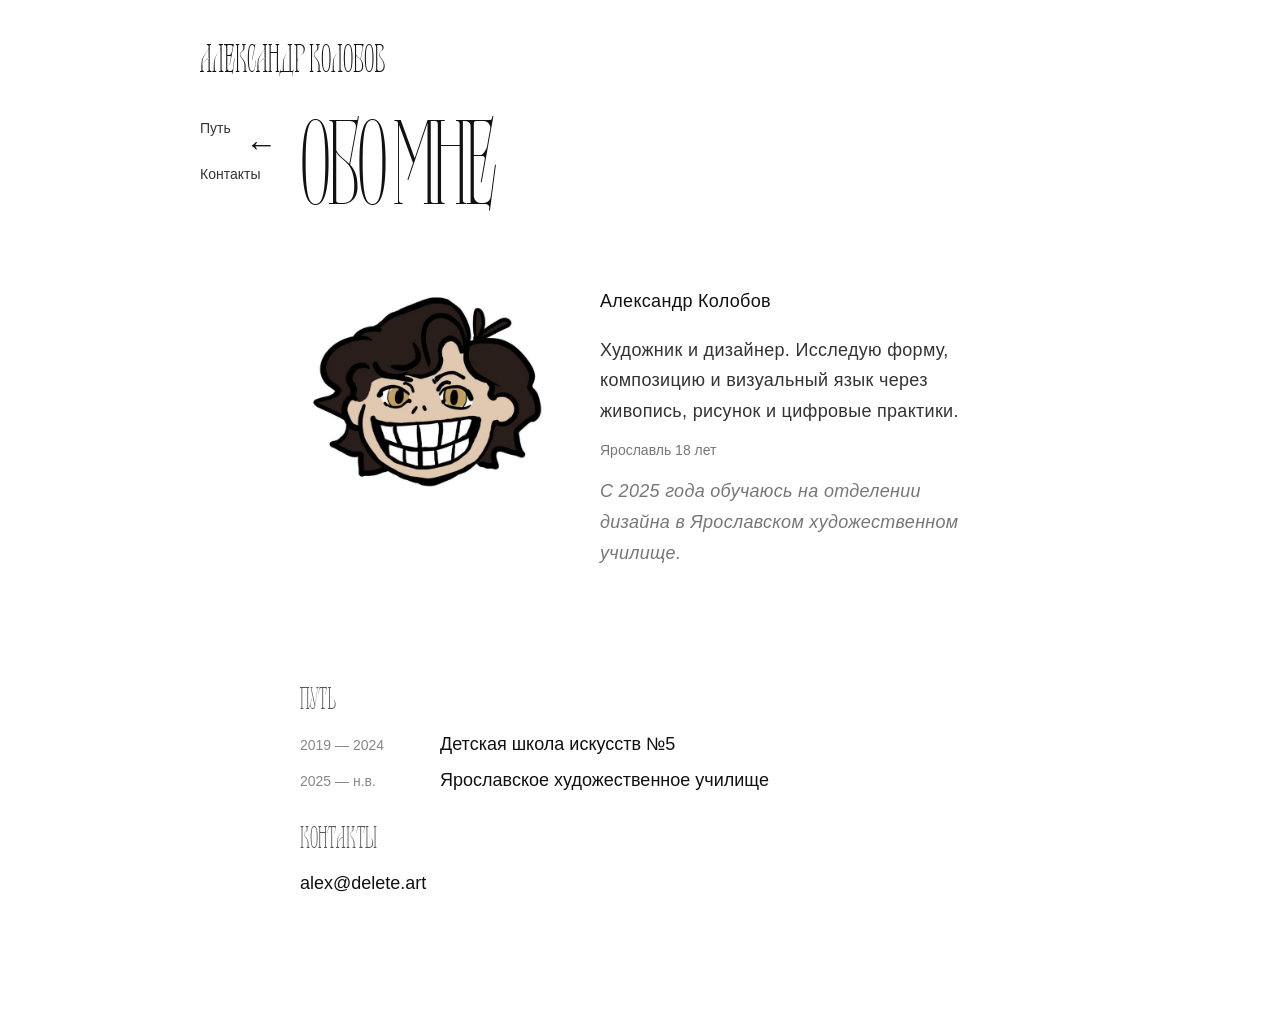
==== about.html @ 47cfd23d "Add files via upload" ====
<!doctype html>
<html lang="ru">
    <head>
        <meta charset="UTF-8" />
        <meta name="viewport" content="width=device-width, initial-scale=1.0" />
        <title>Обо мне — Александр Колобов</title>
        <link rel="stylesheet" href="styles.css" />
        <script src="main.js" defer></script>
    </head>
    <body class="about-page">
        <div class="logo">Александр Колобов</div>

        <div class="side-nav">
            <div class="side-nav-item">
                <a href="#path" class="side-nav-link">Путь</a>
            </div>
            <div class="side-nav-item">
                <a href="#contacts" class="side-nav-link">Контакты</a>
            </div>
        </div>

        <div class="page">
            <div class="page-header">
                <a href="index.html" class="back"></a>
            </div>

            <h1 class="about-title">обо мне</h1>

            <div class="about-intro">
                <div class="profile-photo">
                    <img src="profile.jpg" alt="Александр Колобов" />
                </div>

                <div class="about-text">
                    <p class="about-name">Александр Колобов</p>

                    <p class="about-lead">
                        Художник и дизайнер. Исследую форму, композицию и
                        визуальный язык через живопись, рисунок и цифровые
                        практики.
                    </p>

                    <div class="about-meta">
                        <span>Ярославль</span>
                        <span>18 лет</span>
                    </div>

                    <p class="about-enrollment">
                        С 2025 года обучаюсь на отделении дизайна в Ярославском
                        художественном училище.
                    </p>
                </div>
            </div>

            <div class="about-section" id="path">
                <h3>Путь</h3>
                <div class="timeline">
                    <div class="timeline-item">
                        <span class="timeline-year">2019 — 2024</span>
                        <span class="timeline-text">
                            Детская школа искусств №5
                        </span>
                    </div>
                    <div class="timeline-item">
                        <span class="timeline-year">2025 — н.в.</span>
                        <span class="timeline-text">
                            Ярославское художественное училище
                        </span>
                    </div>
                </div>
            </div>

            <div class="about-section" id="contacts">
                <h3>Контакты</h3>

                <div class="contact">
                    <a href="mailto:alex@delete.art" class="contact-link">
                        alex@delete.art
                    </a>
                </div>
            </div>
        </div>

        <!-- Lightbox -->
        <div class="lightbox" id="lightbox">
            <button class="lightbox-close">&times;</button>
            <button class="lightbox-nav lightbox-prev" id="lightboxPrev">
                ←
            </button>
            <button class="lightbox-nav lightbox-next" id="lightboxNext">
                →
            </button>
            <div class="lightbox-content">
                <img src="" alt="" class="lightbox-img" id="lightbox-img" />
                <div class="lightbox-caption" id="lightbox-caption">
                    <div class="lightbox-info">
                        <span class="lightbox-year" id="lightbox-year"></span>
                        <span class="lightbox-exam" id="lightbox-exam"></span>
                    </div>
                    <span class="lightbox-counter" id="lightbox-counter"></span>
                </div>
            </div>
        </div>
    </body>
</html>
---- styles.css ----
@font-face {
    font-family: "Thaloria";
    src: url("Thaloria_Regular.ttf") format("truetype");
    font-weight: normal;
    font-style: normal;
}

@font-face {
    font-family: "Druzhok";
    src: url("DRUZHOK.otf") format("opentype");
    font-weight: normal;
    font-style: normal;
}

@font-face {
    font-family: "Doppelganger";
    src: url("Doppelganger_RUS.otf") format("opentype");
    font-weight: normal;
    font-style: normal;
}

@font-face {
    font-family: "Nyght Serif";
    src: url("NyghtSerif-Regular.ttf") format("truetype");
    font-weight: normal;
    font-style: normal;
}

@font-face {
    font-family: "Nyght Serif";
    src: url("NyghtSerif-Bold.ttf") format("truetype");
    font-weight: bold;
    font-style: normal;
}

@font-face {
    font-family: "Evolventa";
    src: url("Evolventa-Regular.ttf") format("truetype");
    font-weight: normal;
    font-style: normal;
}

@font-face {
    font-family: "Evolventa";
    src: url("Evolventa-Oblique.ttf") format("truetype");
    font-weight: normal;
    font-style: italic;
}

@import url("https://fonts.googleapis.com/css2?family=Inter:wght@400;500;600&display=swap");

:root {
    --bg: #ffffff;
    --text: #111111;
    --muted: #888888;
}

html {
    scroll-behavior: smooth;
}

html,
html * {
    cursor:
        url('data:image/svg+xml;utf8,<svg xmlns="http://www.w3.org/2000/svg" width="24" height="24" viewBox="0 0 24 24"><path d="M1 1 L23 23 M23 1 L1 23" stroke="black" stroke-width="1.5" fill="none"/></svg>')
            12 12,
        auto !important;
}

body {
    margin: 0;
    font-family: "Helvetica", "Arial", sans-serif;
    background: var(--bg);
    color: var(--text);
}

/* ===== BACKGROUND BANNER ===== */
.bg-banner {
    position: fixed;
    right: 5%;
    top: 50%;
    transform: translateY(-50%);
    width: 55vw;
    height: 80vh;
    z-index: -2;
    overflow: hidden;
}

.bg-banner img {
    width: 100%;
    height: 100%;
    object-fit: contain;
    filter: grayscale(100%) contrast(110%) brightness(0.9);
    opacity: 0.75;
}

/* размытие для фона на странице работ */
.works-page .bg-banner {
    z-index: -3;
    overflow: visible;
}

.works-page .bg-banner img {
    filter: grayscale(100%) contrast(110%) brightness(0.9) blur(5px);
    opacity: 0.6;
    transform: scale(1.05);
}

/* чтобы контент был выше фона */
body {
    background: #fff;
}

body > * {
    position: relative;
    z-index: 1;
}

/* ===== LOGO ===== */
.logo {
    position: fixed;
    top: 40px;
    left: 200px;
    font-family: "Thaloria", sans-serif !important;
    font-size: 40px;
    font-weight: 400;
    opacity: 0.5;
    transition: transform 0.1s ease-out;
}

/* ===== SIDE NAV ===== */
.side-nav {
    position: fixed;
    top: 120px;
    left: 200px;
    display: flex;
    flex-direction: column;
    gap: 30px;
    z-index: 10;
    transition: transform 0.1s ease-out;
}

.side-nav-item {
    display: flex;
    flex-direction: column;
    gap: 8px;
}

.side-nav-label {
    font-family: "Inter", sans-serif;
    font-size: 12px;
    text-transform: uppercase;
    letter-spacing: 1px;
    color: #999;
}

.side-nav-link {
    font-family: "Inter", sans-serif;
    font-size: 14px;
    color: #333;
    text-decoration: none;
    transition: opacity 0.2s;
    cursor: pointer;
}

.side-nav-link:hover {
    opacity: 0.6;
}

/* стиль для ссылки "последняя работа" */
.latest-link {
    font-family: "Inter", sans-serif;
    font-size: 12px;
    text-transform: uppercase;
    letter-spacing: 1px;
    color: var(--muted);
}

/* скрываем side-nav на всех страницах кроме works, about, blog */
body:not(.works-page):not(.about-page):not(.blog-page) .side-nav {
    display: none;
}

/* ===== NAV (HOME PAGE) ===== */
.nav-container {
    font-family: "Thaloria", sans-serif !important;
}

.nav {
    position: fixed;
    left: 200px;
    top: 250px;
    width: 600px;
    height: 132px;
    transition: transform 0.1s ease-out;
}

.nav a {
    display: block;
    font-family: "Thaloria", sans-serif !important;
    font-size: 160px;
    font-weight: 400;
    line-height: 1;
    letter-spacing: -5px;
    color: #221f2e;
    text-transform: none;
    text-decoration: none;
    background-color: transparent;
    border-radius: 0px;
    transition:
        transform 0.3s cubic-bezier(0.42, 0, 0.58, 1),
        opacity 0.3s;
}

.nav a:hover {
    transform: translateX(30px);
    opacity: 0.7;
}

.nav a:not(:last-child) {
    margin-bottom: 20px;
}

/* ===== MOBILE NAV ===== */
.mobile-menu-btn {
    display: none;
    position: absolute;
    top: 40px;
    right: 20px;
    width: 40px;
    height: 40px;
    background: transparent;
    border: none;
    cursor: pointer;
    z-index: 100;
}

.mobile-menu-btn span {
    display: block;
    width: 24px;
    height: 2px;
    background: var(--text);
    margin: 6px 0;
    transition: 0.3s;
}

.mobile-menu-btn.active span:nth-child(1) {
    transform: rotate(45deg) translate(6px, 6px);
}

.mobile-menu-btn.active span:nth-child(2) {
    opacity: 0;
}

.mobile-menu-btn.active span:nth-child(3) {
    transform: rotate(-45deg) translate(6px, -6px);
}

.mobile-nav {
    display: none;
    position: fixed;
    top: 0;
    right: 0;
    width: 100%;
    height: 100vh;
    background: #fff;
    z-index: 99;
    flex-direction: column;
    justify-content: center;
    align-items: center;
    gap: 30px;
}

.mobile-nav.active {
    display: flex;
}

.mobile-nav a {
    font-family: "Inter", sans-serif;
    font-size: 48px;
    font-weight: 400;
    color: var(--text);
    text-decoration: none;
    text-transform: uppercase;
    letter-spacing: 2px;
}

/* ===== BACK LINK ===== */
.back {
    position: absolute;
    left: -55px;
    top: 8px;
    display: inline-block;
    width: 40px;
    height: 40px;
    opacity: 0.5;
    transition: opacity 0.2s;
    text-decoration: none;
    line-height: 1;
}

.back:hover {
    opacity: 1;
}

.back::before {
    content: "←";
    font-size: 32px;
    color: var(--text);
}

/* центрирование стрелки на странице работ */
.works .page-header {
    display: flex;
    align-items: center;
}

.works .page-header .back {
    position: relative;
    left: auto;
    top: auto;
    margin: 0 20px 0 0;
}

/* ===== PAGE LAYOUT ===== */
.page {
    max-width: 680px;
    margin: 120px auto;
}

.works-page .page {
    position: relative;
    margin: 0;
    max-width: none;
}

.works-content {
    background: rgba(255, 255, 255, 0.85);
    backdrop-filter: blur(20px);
    padding: 0 60px;
    min-height: 100vh;
    box-sizing: border-box;
    max-width: 680px;
    margin: 0 auto;
}

.works-content-inner {
    padding: 40px 0;
    width: 100%;
}

.works-content > :first-child {
    margin-top: 0;
}

.works-content > :last-child {
    margin-bottom: 0;
}

.page-header {
    position: relative;
    margin-bottom: 30px;
}

.page h2 {
    font-family: "Thaloria", sans-serif !important;
    font-size: 160px;
    font-weight: 400;
    text-transform: none;
    margin: 0;
}

.page p {
    font-size: 18px;
    line-height: 1.7;
    letter-spacing: 0.3px;
    margin-bottom: 16px;
}

/* ===== WORKS FILTER ===== */
.works-filter {
    display: flex;
    gap: 10px;
    margin-bottom: 40px;
    flex-wrap: wrap;
}

.filter-btn {
    padding: 8px 20px;
    font-size: 14px;
    font-family: inherit;
    background: transparent;
    border: 1px solid var(--text);
    color: var(--text);
    cursor: pointer;
    transition:
        background 0.2s,
        color 0.2s;
}

.filter-btn:hover {
    background: var(--text);
    color: var(--bg);
}

.filter-btn.active {
    background: var(--text);
    color: var(--bg);
}

.works-section.hidden {
    display: none;
}

/* ===== WORKS ACCORDION ===== */
.works-accordion {
    display: flex;
    flex-direction: column;
}

.accordion-item {
    border-bottom: 1px solid #e0e0e0;
    position: relative;
}

.accordion-item:last-child {
    border-bottom: none;
}

.accordion-header {
    width: 100%;
    display: flex;
    justify-content: space-between;
    align-items: center;
    padding: 20px 0;
    background: transparent;
    border: none;
    cursor: pointer;
    font-family: inherit;
    font-size: 16px;
    color: var(--text);
    transition: color 0.2s;
    position: relative;
    z-index: 10;
}

.accordion-header:hover {
    color: var(--muted);
}

.accordion-left {
    display: flex;
    align-items: center;
    gap: 15px;
}

.accordion-title {
    font-family: "Inter", sans-serif;
    font-size: 24px;
    font-weight: 400;
    text-transform: none;
}

.accordion-count {
    color: var(--muted);
    font-size: 14px;
}

.accordion-icon {
    font-size: 14px;
    transition: transform 0.3s;
}

.accordion-item.active .accordion-icon {
    transform: rotate(45deg);
}

.accordion-content {
    max-height: 0;
    overflow: hidden;
    transition: max-height 0.5s ease-in-out;
    padding: 0;
    opacity: 0;
    transform: translateY(10px);
}

.accordion-content .course-intro,
.accordion-content .works-section {
    padding-left: 20px;
    opacity: 0;
    transform: translateY(10px);
    transition:
        opacity 0.3s ease,
        transform 0.3s ease;
}

.accordion-content .gallery {
    margin-top: 20px;
    margin-bottom: 40px;
}

.accordion-content .grid {
    display: grid;
    grid-template-columns: repeat(2, 1fr);
    gap: 15px;
}

.accordion-content .work-item {
    display: block;
}

.accordion-content .work-item img {
    width: 100%;
    height: auto;
    aspect-ratio: 1;
    object-fit: cover;
}

.accordion-item.active .accordion-content {
    max-height: 5000px;
    padding: 0 0 20px;
    opacity: 1;
    transform: translateY(0);
}

.accordion-item.active .accordion-content .course-intro,
.accordion-item.active .accordion-content .works-section {
    opacity: 1;
    transform: translateY(0);
}

.accordion-item.active .accordion-content .fade-in {
    opacity: 1 !important;
    transform: translateY(0) !important;
}

.accordion-item.active .accordion-content .gallery-carousel {
    position: relative;
    overflow: hidden;
}

.accordion-item.active .accordion-content .gallery-track {
    display: flex;
    transition: transform 0.3s ease;
    gap: 15px;
}

.accordion-item.active .accordion-content .gallery-track .work-item {
    min-width: calc(50% - 7.5px);
    position: relative;
    overflow: hidden;
}

.accordion-content .work-item {
    display: block;
}

.accordion-content .work-item img {
    width: 100%;
    height: auto;
    aspect-ratio: 1;
    object-fit: cover;
}

.accordion-item.active .accordion-content {
    max-height: 5000px;
    padding: 0 0 20px;
}

.accordion-item.active .accordion-content .course-intro,
.accordion-item.active .accordion-content .works-section {
    opacity: 1;
    transform: translateY(0);
}

.empty-message {
    padding: 40px 0;
    color: var(--muted);
    text-align: center;
}

.works-section {
    margin-top: 30px;
}

.works-section:first-child {
    margin-top: 0;
}

.works-section h4 {
    font-family: "Thaloria", sans-serif !important;
    font-size: 32px;
    font-weight: 400;
    text-transform: none;
    margin-bottom: 15px;
    opacity: 0.7;
    letter-spacing: 1px;
}

.page h3 {
    font-family: "Thaloria", sans-serif !important;
    font-size: 32px;
    font-weight: 400;
    text-transform: none;
    margin-bottom: 15px;
    opacity: 0.7;
}

.page p {
    font-size: 18px;
    line-height: 1.7;
    letter-spacing: 0.3px;
    margin-bottom: 16px;
}

/* ===== ABOUT PAGE ===== */
.about-title {
    font-family: "Thaloria", sans-serif !important;
    font-size: 120px;
    font-weight: 400;
    line-height: 0.9;
    letter-spacing: -4px;
    margin: 0 0 40px 0;
    transition:
        transform 0.3s ease,
        opacity 0.3s;
}

.about-title:hover {
    transform: translateX(20px);
    opacity: 0.7;
}

.about-intro {
    display: flex;
    align-items: flex-start;
    gap: 40px;
    margin-bottom: 100px;
}

.about-text {
    max-width: 420px;
}

.profile-photo {
    width: 260px;
    height: 260px;
    flex-shrink: 0;
}

.profile-photo img {
    width: 100%;
    height: 100%;
    object-fit: cover;
    border-radius: 50%;
}

.about-name {
    font-size: 32px;
    font-family: "Inter", sans-serif;
    margin-bottom: 10px;
}

.about-lead {
    font-size: 18px;
    line-height: 1.6;
    margin-bottom: 20px;
    color: #333;
}

.about-meta {
    font-size: 14px;
    color: #777;
    margin-bottom: 10px;
}

.about-enrollment {
    font-size: 14px;
    color: #777;
    font-style: italic;
}

.about-section {
    margin-bottom: 30px;
    clear: both;
}

.timeline {
    display: flex;
    flex-direction: column;
    gap: 15px;
}

.timeline-item {
    display: flex;
    gap: 20px;
    align-items: baseline;
}

.timeline-year {
    font-size: 14px;
    color: var(--muted);
    min-width: 120px;
}

.timeline-text {
    font-size: 18px;
}

.contact {
    margin-bottom: 8px;
}

.contact-link {
    display: inline-flex;
    align-items: center;
    gap: 8px;
    font-size: 18px;
    color: var(--text);
    text-decoration: none;
    border-bottom: 1px solid transparent;
    transition: border-color 0.2s;
}

.contact-link:hover {
    border-bottom-color: var(--text);
}

.tg-icon {
    flex-shrink: 0;
}

/* ===== BLOG REDESIGN ===== */

/* Заголовок */
.blog-title {
    font-family: "Thaloria", sans-serif !important;
    font-size: 120px;
    font-weight: 400;
    line-height: 0.9;
    letter-spacing: -4px;
    margin: 0 0 60px 0;
    transition:
        transform 0.3s ease,
        opacity 0.3s;
}

.blog-title:hover {
    transform: translateX(20px);
    opacity: 0.7;
}

.blog .page {
    max-width: 700px;
}

.blog-list {
    margin-top: 60px;
    position: relative;
}

/* линия таймлайна */
.blog-list::before {
    content: "";
    position: absolute;
    left: -60px;
    top: 0;
    bottom: 0;
    width: 1px;
    background: linear-gradient(to bottom, transparent, #ddd, transparent);
}

/* пост */
.post {
    margin-bottom: 100px;
    cursor: pointer;
    transition: all 0.3s ease;
    opacity: 0;
    transform: translateY(20px);
    animation: fadeUp 0.6s ease forwards;
}

/* задержка анимации */
.post:nth-child(1) {
    animation-delay: 0.1s;
}
.post:nth-child(2) {
    animation-delay: 0.2s;
}
.post:nth-child(3) {
    animation-delay: 0.3s;
}

.post:hover {
    transform: translateX(20px);
    opacity: 0.6;
}

.post::before {
    display: none;
}

.post + .post {
    border-top: 1px solid #eee;
    padding-top: 60px;
}

/* дата */
.post-meta {
    font-size: 12px;
    letter-spacing: 2px;
    color: #999;
    margin-bottom: 10px;
}

/* заголовок поста */
.post-title {
    font-family: "Thaloria", sans-serif !important;
    font-size: 42px;
    line-height: 1.2;
    margin-bottom: 10px;
}

/* текст */
.post-content p {
    font-size: 18px;
    color: #444;
    max-width: 500px;
}

/* ===== ОТКРЫТЫЙ ПОСТ ===== */
.post-view {
    background: #fff;
}

.post-view-inner {
    max-width: 640px;
}

.post-view .post-title {
    font-size: 64px;
    line-height: 1.1;
    margin-bottom: 30px;
}

.post-view .post-content p {
    font-size: 20px;
    line-height: 1.8;
}

/* анимация */
@keyframes fadeUp {
    to {
        opacity: 1;
        transform: translateY(0);
    }
}

.post-view {
    position: fixed;
    inset: 0;
    background: #fff;
    z-index: 1000;
    display: none;
    overflow-y: auto;
}

.post-view.active {
    display: block;
}

.post-view.active .back {
    display: none;
}

/* назад */
.post-back {
    position: absolute;
    left: 20px;
    top: 40px;
    display: inline-block;
    width: 40px;
    height: 40px;
    opacity: 0.5;
    transition: opacity 0.2s;
    text-decoration: none;
    line-height: 1;
    cursor: pointer;
    background: none;
    border: none;
}

.post-back:hover {
    opacity: 1;
}

.post-back::before {
    content: "←";
    font-size: 32px;
    color: var(--text);
}

/* ===== GALLERY (WORKS) ===== */
.gallery {
    margin-top: 40px;
    margin-bottom: 60px;
}

.works-section h3 {
    font-size: 20px;
    margin-bottom: 20px;
    opacity: 0.7;
}

/* ===== WORKS HERO ===== */
.works-hero {
    margin-bottom: 80px;
}

.works-subtitle {
    font-family: "Inter", sans-serif;
    font-size: 14px;
    text-transform: uppercase;
    letter-spacing: 2px;
    color: var(--muted);
    margin-bottom: 15px;
}

.works-title {
    font-family: "Thaloria", sans-serif !important;
    font-size: 64px;
    font-weight: 400;
    text-transform: none;
    margin-bottom: 20px;
    line-height: 1.1;
}

.works-desc {
    font-family: "Inter", sans-serif;
    font-size: 16px;
    line-height: 1.6;
    max-width: 500px;
    color: #444;
}

/* ===== FEATURED WORK ===== */
.latest-work {
    margin-bottom: 60px;
    max-width: 500px;
    margin-left: auto;
    margin-right: auto;
}

.latest-label {
    font-family: "Inter", sans-serif;
    font-size: 12px;
    text-transform: uppercase;
    letter-spacing: 1px;
    color: var(--muted);
    margin-bottom: 15px;
}

.latest-work img {
    width: 100%;
    aspect-ratio: 1;
    object-fit: cover;
    border-radius: 8px;
}

.latest-info {
    display: flex;
    gap: 15px;
    margin-top: 10px;
    font-family: "Inter", sans-serif;
    font-size: 14px;
    color: var(--muted);
    justify-content: space-between;
}

.latest-info #latest-work-year {
    font-weight: 500;
    color: var(--text);
}

/* ===== COURSE INTRO ===== */
.course-intro {
    max-width: 500px;
    margin-bottom: 30px;
}

.course-intro p {
    font-family: "Inter", sans-serif;
    font-size: 16px;
    line-height: 1.6;
    color: #777;
}

/* ===== WORKS CAROUSEL ===== */
.works-carousel {
    margin-top: 40px;
}

.carousel-tabs {
    display: flex;
    gap: 10px;
    margin-bottom: 30px;
    border-bottom: 1px solid #e0e0e0;
    padding-bottom: 20px;
}

.carousel-tab {
    font-family: "Inter", sans-serif;
    font-size: 16px;
    font-weight: 400;
    padding: 10px 20px;
    background: transparent;
    border: none;
    color: var(--muted);
    cursor: pointer;
    transition: color 0.2s;
}

.carousel-tab:hover {
    color: var(--text);
}

.carousel-tab.active {
    color: var(--text);
    font-weight: 500;
}

.carousel-content {
    position: relative;
}

.carousel-panel {
    display: none;
    opacity: 0;
    transform: translateX(20px);
    transition:
        opacity 0.3s ease,
        transform 0.3s ease;
}

.carousel-panel.active {
    display: block;
    opacity: 1;
    transform: translateX(0);
}

/* ===== GALLERY NAVIGATION ===== */
.gallery-carousel {
    position: relative;
    overflow: hidden;
    margin-bottom: 20px;
}

.gallery-track {
    display: flex;
    transition: transform 0.3s ease;
    gap: 15px;
}

.gallery-track .work-item {
    min-width: calc(50% - 7.5px);
    position: relative;
    overflow: hidden;
}

.gallery-track .work-item img {
    width: 100%;
    aspect-ratio: 1;
    object-fit: cover;
}

.gallery-dots {
    display: flex;
    justify-content: center;
    gap: 8px;
    margin-top: 15px;
}

.gallery-dot {
    width: 8px;
    height: 8px;
    border-radius: 50%;
    border: none;
    background: #e0e0e0;
    cursor: pointer;
    transition: background 0.2s;
    padding: 0;
}

.gallery-dot:hover {
    background: #bbb;
}

.gallery-dot.active {
    background: var(--text);
}

/* ===== WORKS ACCORDION ===== */
.works-accordion {
    border-left: 1px solid #ddd;
    padding-left: 20px;
}

.grid {
    display: grid;
    grid-template-columns: repeat(2, 1fr);
    gap: 15px;
}

.grid.grid-2 {
    grid-template-columns: repeat(2, 1fr);
}

.work-item:nth-child(3n) {
    grid-column: span 2;
}

.work-item {
    position: relative;
    overflow: hidden;
    display: block;
}

.work-item img {
    width: 100%;
    height: auto;
    aspect-ratio: 1;
    object-fit: cover;
    cursor: pointer;
    display: block;
}

.work-item:hover img {
    transform: none;
}

.work-caption {
    position: absolute;
    bottom: 0;
    left: 0;
    right: 0;
    padding: 15px;
    background: linear-gradient(to top, rgba(0, 0, 0, 0.6), transparent);
    color: white;
    opacity: 0;
    transition: 0.3s;
    display: flex;
    justify-content: space-between;
    align-items: center;
    font-size: 13px;
    pointer-events: none;
}

.work-caption .work-title {
    font-weight: 500;
    flex: 1;
}

.work-caption .work-year {
    white-space: nowrap;
    margin-left: 10px;
}

.work-caption .work-exam {
    display: none;
}

.accordion-content .work-caption .work-exam {
    display: none;
}

.work-item:hover .work-caption {
    opacity: 1;
}

.work-year {
    font-weight: 500;
    color: white;
}

.work-info {
    color: rgba(255, 255, 255, 0.8);
}

/* ===== ANIMATIONS ===== */
.fade-in {
    opacity: 0;
    transform: translateY(10px);
    transition:
        opacity 0.4s ease,
        transform 0.4s ease;
}

.fade-in.visible {
    opacity: 1;
    transform: translateY(0);
}

/* ===== LIGHTBOX ===== */
.lightbox {
    display: none;
    position: fixed;
    top: 0;
    left: 0;
    width: 100%;
    height: 100%;
    background: rgba(255, 255, 255, 0.98);
    z-index: 1000;
    justify-content: center;
    align-items: center;
    flex-direction: column;
}

.lightbox.active {
    display: flex;
}

.lightbox-content {
    position: relative;
    display: flex;
    flex-direction: column;
    align-items: center;
}

.lightbox-img {
    max-width: 90vw;
    max-height: 80vh;
    object-fit: contain;
    border-radius: 8px;
}

.lightbox-close {
    position: absolute;
    top: 20px;
    right: 20px;
    font-size: 40px;
    color: var(--text);
    background: transparent;
    border: none;
    cursor: pointer;
    line-height: 1;
    z-index: 10;
}

.lightbox-nav {
    position: absolute;
    top: 50%;
    transform: translateY(-50%);
    font-size: 40px;
    color: var(--text);
    background: transparent;
    border: none;
    cursor: pointer;
    padding: 20px;
    opacity: 0.5;
    transition: opacity 0.2s;
    z-index: 10;
}

.lightbox-nav:hover {
    opacity: 1;
}

.lightbox-prev {
    left: 20px;
}

.lightbox-next {
    right: 20px;
}

.lightbox-nav.hidden {
    display: none;
}

.lightbox-caption {
    display: flex;
    justify-content: space-between;
    align-items: flex-start;
    gap: 8px;
    width: 100%;
    max-width: 90vw;
    margin-top: 15px;
}

.lightbox-info {
    display: flex;
    flex-direction: column;
    align-items: flex-start;
    gap: 4px;
    text-align: left;
}

.lightbox-year {
    font-size: 16px;
    font-weight: 500;
    color: #111;
    font-family: "Inter", sans-serif;
    line-height: 1.4;
}

.lightbox-semester {
    font-size: 13px;
    color: var(--muted);
    font-family: "Inter", sans-serif;
}

.lightbox-exam {
    display: none;
    background: rgba(0, 0, 0, 0.8);
    color: white;
    padding: 6px 12px;
    font-size: 12px;
    border-radius: 4px;
    font-family: "Inter", sans-serif;
}

.lightbox-exam.visible {
    display: block;
}

.lightbox-counter {
    font-size: 14px;
    color: var(--muted);
    font-family: "Inter", sans-serif;
    white-space: nowrap;
}

/* Exam star on image */
.work-item .exam-star {
    display: none;
    position: absolute;
    top: 10px;
    right: 10px;
    font-size: 20px;
    color: white;
    text-shadow: 0 0 5px rgba(0, 0, 0, 0.5);
    cursor: pointer;
    z-index: 5;
}

.work-item .exam-star:hover::before {
    content: "Экзамен за 1 семестр";
    position: absolute;
    top: 50%;
    right: 100%;
    transform: translateY(-50%);
    margin-right: 10px;
    color: white;
    font-size: 12px;
    white-space: nowrap;
}

.work-item.has-exam .exam-star {
    display: block;
}

/* ===== RESPONSIVE ===== */
@media (max-width: 768px) {
    .nav {
        display: none;
    }

    .mobile-menu-btn {
        display: block;
    }

    .back {
        position: absolute;
        left: 20px;
        top: 40px;
        transform: none;
    }

    .page-header {
        padding-top: 60px;
    }

    .profile-photo {
        float: none;
        margin: 0 auto 20px;
        display: block;
        width: 200px;
        height: 200px;
    }

    .about-intro {
        text-align: center;
    }

    .location {
        justify-content: center;
        display: inline-flex;
    }

    .page h2 {
        font-size: 36px;
    }

    .page {
        margin: 80px auto;
        padding: 0 15px;
    }

    .post-images {
        grid-template-columns: 1fr;
    }

    .accordion-title {
        font-size: 20px;
    }

    .works-section h4 {
        font-size: 18px;
    }

    .works-title {
        font-size: 42px;
    }

    .works-desc {
        font-size: 14px;
    }

    .featured-work img {
        height: 300px;
    }

    .works-accordion {
        border-left: none;
        padding-left: 0;
    }

    .grid {
        grid-template-columns: 1fr;
    }

    .work-item:nth-child(3n) {
        grid-column: auto;
    }
}
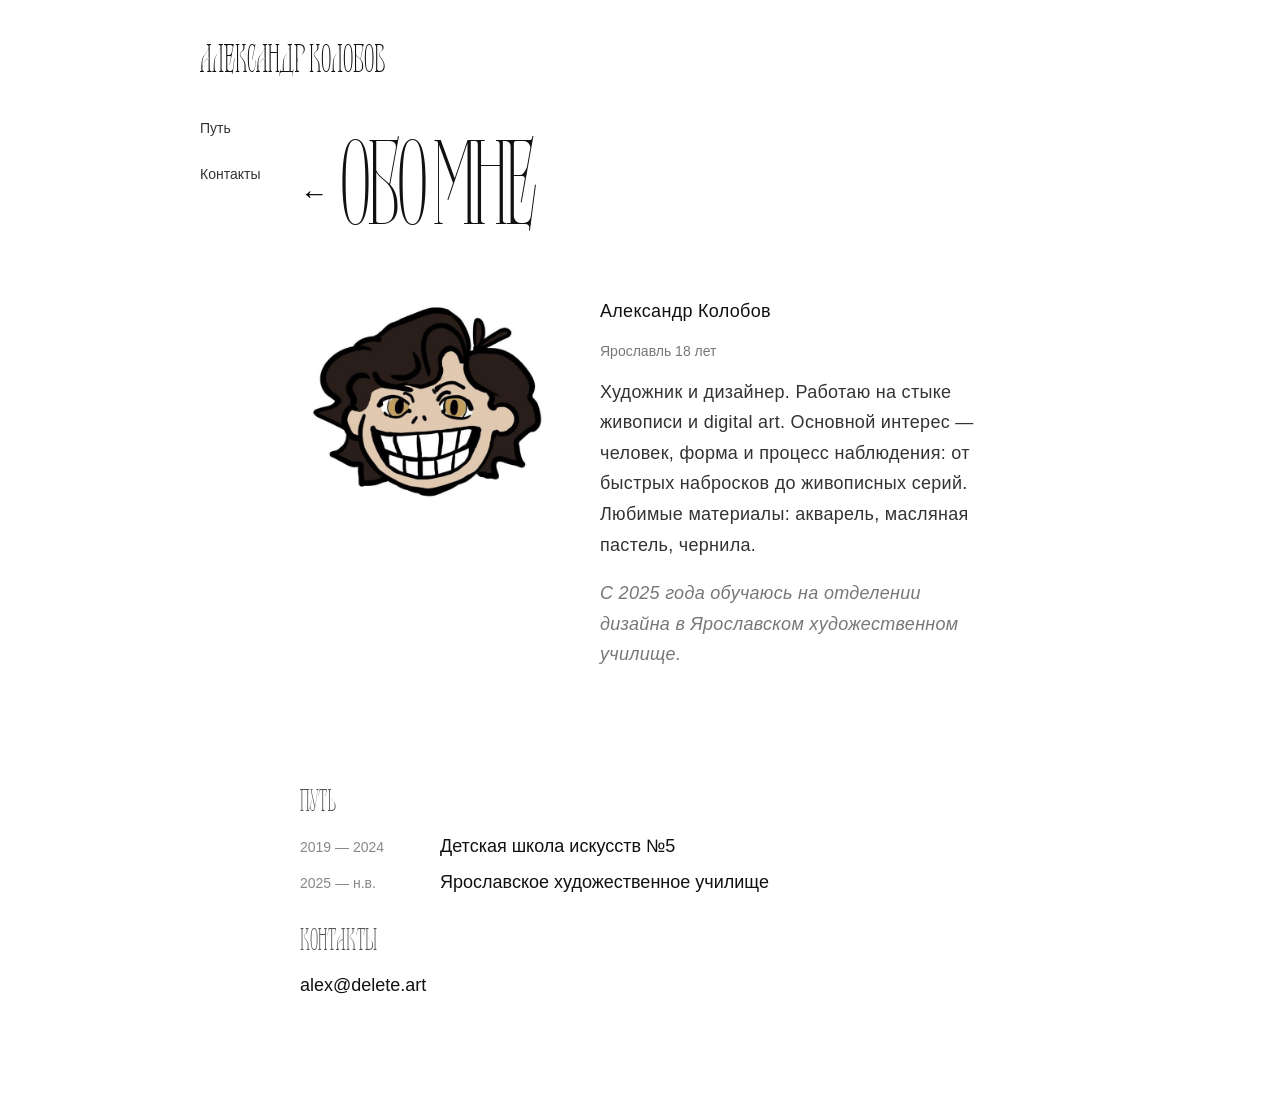
==== commit 1a09d102: "Add files via upload" ====
--- a/about.html
+++ b/about.html
@@ -20,11 +20,10 @@
         </div>
 
         <div class="page">
-            <div class="page-header">
+            <div class="page-title-row">
                 <a href="index.html" class="back"></a>
+                <h1 class="about-title">обо мне</h1>
             </div>
-
-            <h1 class="about-title">обо мне</h1>
 
             <div class="about-intro">
                 <div class="profile-photo">
@@ -34,16 +33,17 @@
                 <div class="about-text">
                     <p class="about-name">Александр Колобов</p>
 
-                    <p class="about-lead">
-                        Художник и дизайнер. Исследую форму, композицию и
-                        визуальный язык через живопись, рисунок и цифровые
-                        практики.
-                    </p>
-
                     <div class="about-meta">
                         <span>Ярославль</span>
                         <span>18 лет</span>
                     </div>
+
+                    <p class="about-lead">
+                        Художник и дизайнер. Работаю на стыке живописи и digital
+                        art. Основной интерес — человек, форма и процесс
+                        наблюдения: от быстрых набросков до живописных серий.
+                        Любимые материалы: акварель, масляная пастель, чернила.
+                    </p>
 
                     <p class="about-enrollment">
                         С 2025 года обучаюсь на отделении дизайна в Ярославском
--- a/styles.css
+++ b/styles.css
@@ -4,50 +4,6 @@
     font-weight: normal;
     font-style: normal;
 }
-
-@font-face {
-    font-family: "Druzhok";
-    src: url("DRUZHOK.otf") format("opentype");
-    font-weight: normal;
-    font-style: normal;
-}
-
-@font-face {
-    font-family: "Doppelganger";
-    src: url("Doppelganger_RUS.otf") format("opentype");
-    font-weight: normal;
-    font-style: normal;
-}
-
-@font-face {
-    font-family: "Nyght Serif";
-    src: url("NyghtSerif-Regular.ttf") format("truetype");
-    font-weight: normal;
-    font-style: normal;
-}
-
-@font-face {
-    font-family: "Nyght Serif";
-    src: url("NyghtSerif-Bold.ttf") format("truetype");
-    font-weight: bold;
-    font-style: normal;
-}
-
-@font-face {
-    font-family: "Evolventa";
-    src: url("Evolventa-Regular.ttf") format("truetype");
-    font-weight: normal;
-    font-style: normal;
-}
-
-@font-face {
-    font-family: "Evolventa";
-    src: url("Evolventa-Oblique.ttf") format("truetype");
-    font-weight: normal;
-    font-style: italic;
-}
-
-@import url("https://fonts.googleapis.com/css2?family=Inter:wght@400;500;600&display=swap");
 
 :root {
     --bg: #ffffff;
@@ -84,6 +40,7 @@
     height: 80vh;
     z-index: -2;
     overflow: hidden;
+    pointer-events: none;
 }
 
 .bg-banner img {
@@ -126,6 +83,7 @@
     font-weight: 400;
     opacity: 0.5;
     transition: transform 0.1s ease-out;
+    z-index: 1000 !important;
 }
 
 /* ===== SIDE NAV ===== */
@@ -136,7 +94,7 @@
     display: flex;
     flex-direction: column;
     gap: 30px;
-    z-index: 10;
+    z-index: 1000 !important;
     transition: transform 0.1s ease-out;
 }
 
@@ -147,7 +105,7 @@
 }
 
 .side-nav-label {
-    font-family: "Inter", sans-serif;
+    font-family: "Helvetica", "Arial", sans-serif;
     font-size: 12px;
     text-transform: uppercase;
     letter-spacing: 1px;
@@ -155,7 +113,7 @@
 }
 
 .side-nav-link {
-    font-family: "Inter", sans-serif;
+    font-family: "Helvetica", "Arial", sans-serif;
     font-size: 14px;
     color: #333;
     text-decoration: none;
@@ -169,7 +127,7 @@
 
 /* стиль для ссылки "последняя работа" */
 .latest-link {
-    font-family: "Inter", sans-serif;
+    font-family: "Helvetica", "Arial", sans-serif;
     font-size: 12px;
     text-transform: uppercase;
     letter-spacing: 1px;
@@ -264,7 +222,7 @@
     width: 100%;
     height: 100vh;
     background: #fff;
-    z-index: 99;
+    z-index: 1000;
     flex-direction: column;
     justify-content: center;
     align-items: center;
@@ -276,7 +234,7 @@
 }
 
 .mobile-nav a {
-    font-family: "Inter", sans-serif;
+    font-family: "Helvetica", "Arial", sans-serif;
     font-size: 48px;
     font-weight: 400;
     color: var(--text);
@@ -286,17 +244,30 @@
 }
 
 /* ===== BACK LINK ===== */
+.page-title-row {
+    display: flex;
+    align-items: center;
+    gap: 12px;
+    margin-bottom: 30px;
+    padding-top: 20px;
+}
+
+.page-title-row .about-title,
+.page-title-row .works-title,
+.page-title-row .blog-title {
+    margin: 0;
+}
+
 .back {
-    position: absolute;
-    left: -55px;
-    top: 8px;
-    display: inline-block;
-    width: 40px;
-    height: 40px;
+    position: static;
+    width: auto;
+    height: auto;
+    display: flex;
+    align-items: center;
+    justify-content: center;
+    text-decoration: none;
     opacity: 0.5;
     transition: opacity 0.2s;
-    text-decoration: none;
-    line-height: 1;
 }
 
 .back:hover {
@@ -305,21 +276,9 @@
 
 .back::before {
     content: "←";
-    font-size: 32px;
-    color: var(--text);
-}
-
-/* центрирование стрелки на странице работ */
-.works .page-header {
-    display: flex;
-    align-items: center;
-}
-
-.works .page-header .back {
-    position: relative;
-    left: auto;
-    top: auto;
-    margin: 0 20px 0 0;
+    font-size: 28px;
+    color: #000;
+    line-height: 1;
 }
 
 /* ===== PAGE LAYOUT ===== */
@@ -355,11 +314,6 @@
 
 .works-content > :last-child {
     margin-bottom: 0;
-}
-
-.page-header {
-    position: relative;
-    margin-bottom: 30px;
 }
 
 .page h2 {
@@ -455,7 +409,7 @@
 }
 
 .accordion-title {
-    font-family: "Inter", sans-serif;
+    font-family: "Helvetica", "Arial", sans-serif;
     font-size: 24px;
     font-weight: 400;
     text-transform: none;
@@ -657,7 +611,7 @@
 
 .about-name {
     font-size: 32px;
-    font-family: "Inter", sans-serif;
+    font-family: "Helvetica", "Arial", sans-serif;
     margin-bottom: 10px;
 }
 
@@ -811,6 +765,17 @@
     letter-spacing: 2px;
     color: #999;
     margin-bottom: 10px;
+    display: flex;
+    align-items: center;
+    gap: 10px;
+}
+
+.post-date {
+    color: #999;
+}
+
+.post-location {
+    color: #777;
 }
 
 /* заголовок поста */
@@ -828,19 +793,81 @@
     max-width: 500px;
 }
 
+/* фотографии в посте */
+.post-images {
+    display: grid;
+    grid-template-columns: repeat(2, 1fr);
+    gap: 10px;
+    margin-top: 20px;
+}
+
+.post-images img {
+    width: 100%;
+    aspect-ratio: 1;
+    object-fit: cover;
+    border-radius: 4px;
+}
+
 /* ===== ОТКРЫТЫЙ ПОСТ ===== */
 .post-view {
     background: #fff;
+    position: fixed;
+    inset: 0;
+    z-index: 50;
+    display: none;
+    overflow-y: auto;
+}
+
+.post-view.active {
+    display: block;
 }
 
 .post-view-inner {
     max-width: 640px;
+    margin: 0 auto;
+    padding: 120px 20px 60px;
+    min-height: 100vh;
+    box-sizing: border-box;
+}
+
+.post-title-row {
+    display: flex;
+    align-items: center;
+    gap: 10px;
+    margin-bottom: 20px;
+}
+
+.post-back {
+    flex-shrink: 0;
+    width: 32px;
+    height: 32px;
+    display: flex;
+    align-items: center;
+    justify-content: center;
+    text-decoration: none;
+    opacity: 0.5;
+    transition: opacity 0.2s;
+}
+
+.post-back:hover {
+    opacity: 1;
+}
+
+.post-back::before {
+    content: "←";
+    font-size: 24px;
+    color: #000;
+    line-height: 1;
 }
 
 .post-view .post-title {
+    font-family: "Thaloria", sans-serif !important;
     font-size: 64px;
+    font-weight: 400 !important;
     line-height: 1.1;
-    margin-bottom: 30px;
+    margin: 0;
+    flex: 1;
+    min-width: 0;
 }
 
 .post-view .post-content p {
@@ -860,7 +887,7 @@
     position: fixed;
     inset: 0;
     background: #fff;
-    z-index: 1000;
+    z-index: 50;
     display: none;
     overflow-y: auto;
 }
@@ -869,35 +896,12 @@
     display: block;
 }
 
-.post-view.active .back {
-    display: none;
-}
-
-/* назад */
-.post-back {
-    position: absolute;
-    left: 20px;
-    top: 40px;
-    display: inline-block;
-    width: 40px;
-    height: 40px;
-    opacity: 0.5;
-    transition: opacity 0.2s;
-    text-decoration: none;
-    line-height: 1;
-    cursor: pointer;
-    background: none;
-    border: none;
-}
-
-.post-back:hover {
-    opacity: 1;
-}
-
-.post-back::before {
-    content: "←";
-    font-size: 32px;
-    color: var(--text);
+.post-view-inner {
+    max-width: 640px;
+    margin: 0 auto;
+    padding: 120px 20px 60px;
+    min-height: 100vh;
+    box-sizing: border-box;
 }
 
 /* ===== GALLERY (WORKS) ===== */
@@ -918,7 +922,7 @@
 }
 
 .works-subtitle {
-    font-family: "Inter", sans-serif;
+    font-family: "Helvetica", "Arial", sans-serif;
     font-size: 14px;
     text-transform: uppercase;
     letter-spacing: 2px;
@@ -936,7 +940,7 @@
 }
 
 .works-desc {
-    font-family: "Inter", sans-serif;
+    font-family: "Helvetica", "Arial", sans-serif;
     font-size: 16px;
     line-height: 1.6;
     max-width: 500px;
@@ -952,7 +956,7 @@
 }
 
 .latest-label {
-    font-family: "Inter", sans-serif;
+    font-family: "Helvetica", "Arial", sans-serif;
     font-size: 12px;
     text-transform: uppercase;
     letter-spacing: 1px;
@@ -971,7 +975,7 @@
     display: flex;
     gap: 15px;
     margin-top: 10px;
-    font-family: "Inter", sans-serif;
+    font-family: "Helvetica", "Arial", sans-serif;
     font-size: 14px;
     color: var(--muted);
     justify-content: space-between;
@@ -989,7 +993,7 @@
 }
 
 .course-intro p {
-    font-family: "Inter", sans-serif;
+    font-family: "Helvetica", "Arial", sans-serif;
     font-size: 16px;
     line-height: 1.6;
     color: #777;
@@ -1009,7 +1013,7 @@
 }
 
 .carousel-tab {
-    font-family: "Inter", sans-serif;
+    font-family: "Helvetica", "Arial", sans-serif;
     font-size: 16px;
     font-weight: 400;
     padding: 10px 20px;
@@ -1299,14 +1303,14 @@
     font-size: 16px;
     font-weight: 500;
     color: #111;
-    font-family: "Inter", sans-serif;
+    font-family: "Helvetica", "Arial", sans-serif;
     line-height: 1.4;
 }
 
 .lightbox-semester {
     font-size: 13px;
     color: var(--muted);
-    font-family: "Inter", sans-serif;
+    font-family: "Helvetica", "Arial", sans-serif;
 }
 
 .lightbox-exam {
@@ -1316,7 +1320,7 @@
     padding: 6px 12px;
     font-size: 12px;
     border-radius: 4px;
-    font-family: "Inter", sans-serif;
+    font-family: "Helvetica", "Arial", sans-serif;
 }
 
 .lightbox-exam.visible {
@@ -1326,7 +1330,7 @@
 .lightbox-counter {
     font-size: 14px;
     color: var(--muted);
-    font-family: "Inter", sans-serif;
+    font-family: "Helvetica", "Arial", sans-serif;
     white-space: nowrap;
 }
 
@@ -1360,86 +1364,476 @@
 }
 
 /* ===== RESPONSIVE ===== */
+/* ===== MOBILE FIX (REAL UX) ===== */
 @media (max-width: 768px) {
+    /* 1. УБИРАЕМ ЛОМАНЫЙ FIXED */
     .nav {
+        position: static !important;
+        transform: none !important;
+    }
+
+    /* 2. НОРМАЛЬНЫЙ HEADER */
+    .logo {
+        font-size: 36px !important;
+        letter-spacing: 2px !important;
+        word-spacing: 8px !important;
+        padding: 15px 20px;
+        position: fixed !important;
+        top: 20px !important;
+        left: 20px !important;
+        z-index: 101 !important;
+    }
+
+    /* 3. СКРЫВАЕМ ДЕСКТОП МЕНЮ */
+    .nav {
+        display: none !important;
+    }
+
+    /* 4. ВКЛЮЧАЕМ БУРГЕР */
+    .mobile-menu-btn {
+        display: block !important;
+        position: fixed;
+        top: 20px;
+        right: 20px;
+    }
+
+    /* 5. МОБИЛЬНОЕ МЕНЮ */
+    .mobile-nav {
         display: none;
-    }
-
-    .mobile-menu-btn {
-        display: block;
-    }
-
+        flex-direction: column;
+        justify-content: center;
+        align-items: center;
+    }
+
+    .mobile-nav.active {
+        display: flex;
+    }
+
+    .mobile-nav a {
+        font-size: 32px;
+    }
+
+    /* 6. УБИРАЕМ ФОН */
+    .bg-banner {
+        display: none;
+    }
+
+    /* 7. ТИПОГРАФИКА */
+    .page h2 {
+        font-size: 32px !important;
+    }
+
+    .about-title,
+    .blog-title {
+        font-size: 64px !important;
+        letter-spacing: -1px !important;
+        word-spacing: 10px !important;
+    }
+
+    .works-title {
+        font-size: 28px !important;
+    }
+
+    .page p {
+        font-size: 16px;
+    }
+
+    /* 8. ОТСТУПЫ */
+    .page {
+        margin: 40px auto;
+        padding: 0 20px;
+    }
+
+    /* 9. ABOUT FIX */
+    .about-intro {
+        flex-direction: column;
+        gap: 20px;
+    }
+
+    .about-text {
+        max-width: 100%;
+    }
+
+    /* 10. GRID */
+    .grid {
+        grid-template-columns: 1fr !important;
+    }
+
+    /* 11. КУРСОР OFF */
+    html * {
+        cursor: auto !important;
+    }
+}
+
+/* ===== ABOUT MOBILE IMPROVEMENT ===== */
+@media (max-width: 768px) {
+    /* 1. УБИРАЕМ SIDE NAV */
+    .side-nav {
+        display: none !important;
+    }
+
+    /* 2. HEADER */
+    .page-title-row {
+        padding-top: 0 !important;
+        margin-top: 0 !important;
+        margin-bottom: 20px;
+    }
+
+    .page-title-row h1 {
+        margin: 0 !important;
+    }
+
+    /* Одинаковый размер заголовков на мобильных */
+    .about-title,
+    .blog-title,
+    .works-title {
+        font-size: 64px !important;
+        letter-spacing: -1px !important;
+        word-spacing: 10px !important;
+        margin: 0 !important;
+    }
+
+    /* 4. ГЛАВНЫЙ БЛОК */
+    .about-intro {
+        flex-direction: column;
+        align-items: center;
+        text-align: center;
+        gap: 20px;
+        margin-bottom: 40px;
+    }
+
+    /* 5. ФОТО */
+    .profile-photo {
+        width: 160px;
+        height: 160px;
+    }
+
+    /* 6. ТЕКСТ */
+    .about-text {
+        max-width: 100%;
+    }
+
+    .about-name {
+        font-size: 20px;
+    }
+
+    .about-lead {
+        font-size: 15px;
+    }
+
+    .about-meta {
+        justify-content: center;
+        display: flex;
+        gap: 10px;
+    }
+
+    /* 7. СЕКЦИИ */
+    .about-section {
+        margin-bottom: 30px;
+    }
+
+    .about-section h3 {
+        font-size: 20px;
+        margin-bottom: 10px;
+    }
+
+    /* 8. TIMELINE */
+    .timeline-item {
+        flex-direction: column;
+        gap: 5px;
+    }
+
+    .timeline-year {
+        min-width: auto;
+        font-size: 12px;
+    }
+
+    .timeline-text {
+        font-size: 15px;
+    }
+
+    /* 9. КОНТАКТЫ */
+    .contact-link {
+        font-size: 16px;
+    }
+}
+
+/* ===== MOBILE CLEAN NAV + LOGO + WORKS ===== */
+@media (max-width: 768px) {
+    /* 1. УБИРАЕМ ВСЕ АНИМАЦИИ */
+    *,
+    *::before,
+    *::after {
+        transition: none !important;
+        animation: none !important;
+    }
+
+    .nav a,
+    .side-nav-link,
+    a,
+    .accordion-header,
+    .gallery-dot,
+    .work-item,
+    .post,
+    .logo,
     .back {
-        position: absolute;
-        left: 20px;
-        top: 40px;
-        transform: none;
-    }
-
-    .page-header {
-        padding-top: 60px;
+        transition: none !important;
+    }
+
+    .nav a:hover,
+    .side-nav-link:hover,
+    a:hover {
+        transform: none !important;
+        opacity: 1 !important;
+    }
+
+    /* 2. ЛОГО БОЛЬШЕ */
+    .logo {
+        position: fixed !important;
+        top: 20px !important;
+        left: 20px !important;
+        transform: none !important;
+        z-index: 2000 !important;
+        font-size: clamp(24px, 6vw, 40px) !important;
+        white-space: nowrap !important;
+        background: none !important;
+        padding: 0 !important;
+        border-radius: 0 !important;
+        backdrop-filter: none !important;
+    }
+
+    /* Отступ сверху чтобы контент не прятался под логотипом */
+    .page,
+    .works-content,
+    .blog,
+    .about-page {
+        padding-top: 80px !important;
+    }
+
+    /* 3. НА INDEX ОСТАВЛЯЕМ НАВИГАЦИЮ И ФОН */
+    body:not(.works-page):not(.about-page):not(.blog-page) .nav {
+        display: block !important;
+        position: fixed !important;
+        left: 20px !important;
+        top: 180px !important;
+        z-index: 1000 !important;
+    }
+
+    body:not(.works-page):not(.about-page):not(.blog-page) .bg-banner {
+        display: block !important;
+        right: auto !important;
+        left: 50% !important;
+        transform: translateX(-50%) translateY(-50%) !important;
+        width: 100vw !important;
+        height: 100vh !important;
+    }
+
+    body:not(.works-page):not(.about-page):not(.blog-page) .bg-banner img {
+        opacity: 0.3 !important;
+        filter: grayscale(100%) brightness(0.8) !important;
+        object-fit: contain !important;
+    }
+
+    body:not(.works-page):not(.about-page):not(.blog-page) .mobile-menu-btn {
+        display: none !important;
+    }
+
+    body:not(.works-page):not(.about-page):not(.blog-page) .mobile-nav {
+        display: none !important;
+    }
+
+    /* 4. УБИРАЕМ ФОН НА СТРАНИЦЕ WORKS */
+    .works-page .bg-banner {
+        display: none !important;
+    }
+
+    .works-page {
+        background: #fff;
+    }
+}
+
+/* ===== ABOUT MOBILE LAYOUT ===== */
+@media (max-width: 768px) {
+    /* Заголовок больше и интервал */
+    .about-title {
+        font-size: 64px !important;
+        letter-spacing: -1px !important;
+        word-spacing: 10px !important;
+        margin-bottom: 30px !important;
+        text-align: left;
+    }
+
+    /* Центрирование по левому краю */
+    .about-intro {
+        flex-direction: column;
+        align-items: flex-start;
+        text-align: left;
+        gap: 20px;
+        margin-bottom: 40px;
     }
 
     .profile-photo {
-        float: none;
-        margin: 0 auto 20px;
-        display: block;
-        width: 200px;
-        height: 200px;
-    }
-
-    .about-intro {
-        text-align: center;
-    }
-
-    .location {
-        justify-content: center;
-        display: inline-flex;
-    }
-
-    .page h2 {
-        font-size: 36px;
-    }
-
-    .page {
-        margin: 80px auto;
-        padding: 0 15px;
-    }
-
-    .post-images {
-        grid-template-columns: 1fr;
-    }
-
-    .accordion-title {
-        font-size: 20px;
-    }
-
-    .works-section h4 {
-        font-size: 18px;
-    }
-
+        margin: 0 0 20px 0;
+    }
+
+    .about-meta {
+        justify-content: flex-start;
+        display: flex;
+        gap: 10px;
+    }
+
+    /* Секции Путь и Контакты */
+    .about-section h3 {
+        font-size: 32px !important;
+        letter-spacing: -1px !important;
+        margin-bottom: 15px !important;
+    }
+
+    .about-section {
+        margin-bottom: 40px !important;
+    }
+
+    .timeline-text {
+        font-size: 16px !important;
+    }
+
+    .contact-link {
+        font-size: 18px !important;
+    }
+}
+
+/* ===== WORKS MOBILE LAYOUT ===== */
+@media (max-width: 768px) {
+    .works-content {
+        padding: 0 10px !important;
+    }
+
+    .works-content-inner {
+        padding: 20px 0 !important;
+    }
+
+    /* Работы побольше */
+    .grid .work-item {
+        min-width: calc(50% - 10px) !important;
+    }
+
+    .gallery-track .work-item {
+        min-width: calc(50% - 7.5px) !important;
+    }
+
+    /* Lightbox стрелки белые */
+    .lightbox-nav {
+        display: none !important;
+    }
+
+    .post-back {
+        display: block !important;
+        position: absolute !important;
+        top: auto !important;
+        left: 0 !important;
+        right: auto !important;
+        z-index: 1001 !important;
+    }
+
+    .post-view-inner {
+        display: flex;
+        flex-direction: column;
+        align-items: flex-start;
+    }
+
+    #postMeta {
+        margin-bottom: 10px;
+    }
+
+    #postTitle {
+        margin-bottom: 30px;
+    }
+
+    .lightbox-close {
+        color: #000 !important;
+        font-size: 40px !important;
+        position: fixed !important;
+        top: 60px !important;
+        right: 20px !important;
+        bottom: auto !important;
+        left: auto !important;
+        transform: none !important;
+        z-index: 1001 !important;
+    }
+
+    .lightbox-caption {
+        background: rgba(255, 255, 255, 0.9) !important;
+        color: #000 !important;
+        font-family: "Helvetica", "Arial", sans-serif !important;
+    }
+
+    .lightbox-year {
+        color: #000 !important;
+        font-size: 16px !important;
+        font-weight: 500 !important;
+    }
+
+    .lightbox-exam {
+        color: #000 !important;
+        font-size: 14px !important;
+        font-style: italic !important;
+    }
+
+    /* Открытый пост - мобильные стили */
+    .post-view-inner {
+        padding-left: 20px !important;
+        padding-right: 20px !important;
+    }
+
+    .post-title-row {
+        display: flex !important;
+        align-items: center !important;
+        gap: 12px;
+        padding-left: 0 !important;
+    }
+
+    .post-back {
+        flex-shrink: 0;
+        width: 24px;
+        height: 1em !important;
+        display: flex !important;
+        align-items: center !important;
+        justify-content: center !important;
+        margin-left: 0 !important;
+        margin-top: 0 !important;
+        position: static !important;
+    }
+
+    .post-back::before {
+        content: "←";
+        font-size: 1em !important;
+        line-height: 1 !important;
+    }
+
+    .post-view .post-title {
+        margin: 0 !important;
+        flex: 1;
+        min-width: 0;
+        font-size: 32px !important;
+        line-height: 1 !important;
+        text-align: justify !important;
+    }
+
+    /* ===== ЕДИНАЯ СИСТЕМА ОТСТУПОВ ===== */
+    .page,
+    .works-content {
+        padding-top: 110px !important;
+        padding-left: 20px !important;
+        padding-right: 20px !important;
+    }
+
+    .page-title-row h1 {
+        margin: 0 !important;
+    }
+
+    .about-title,
+    .blog-title,
     .works-title {
-        font-size: 42px;
-    }
-
-    .works-desc {
-        font-size: 14px;
-    }
-
-    .featured-work img {
-        height: 300px;
-    }
-
-    .works-accordion {
-        border-left: none;
-        padding-left: 0;
-    }
-
-    .grid {
-        grid-template-columns: 1fr;
-    }
-
-    .work-item:nth-child(3n) {
-        grid-column: auto;
-    }
-}
+        margin: 0 !important;
+    }
+}
